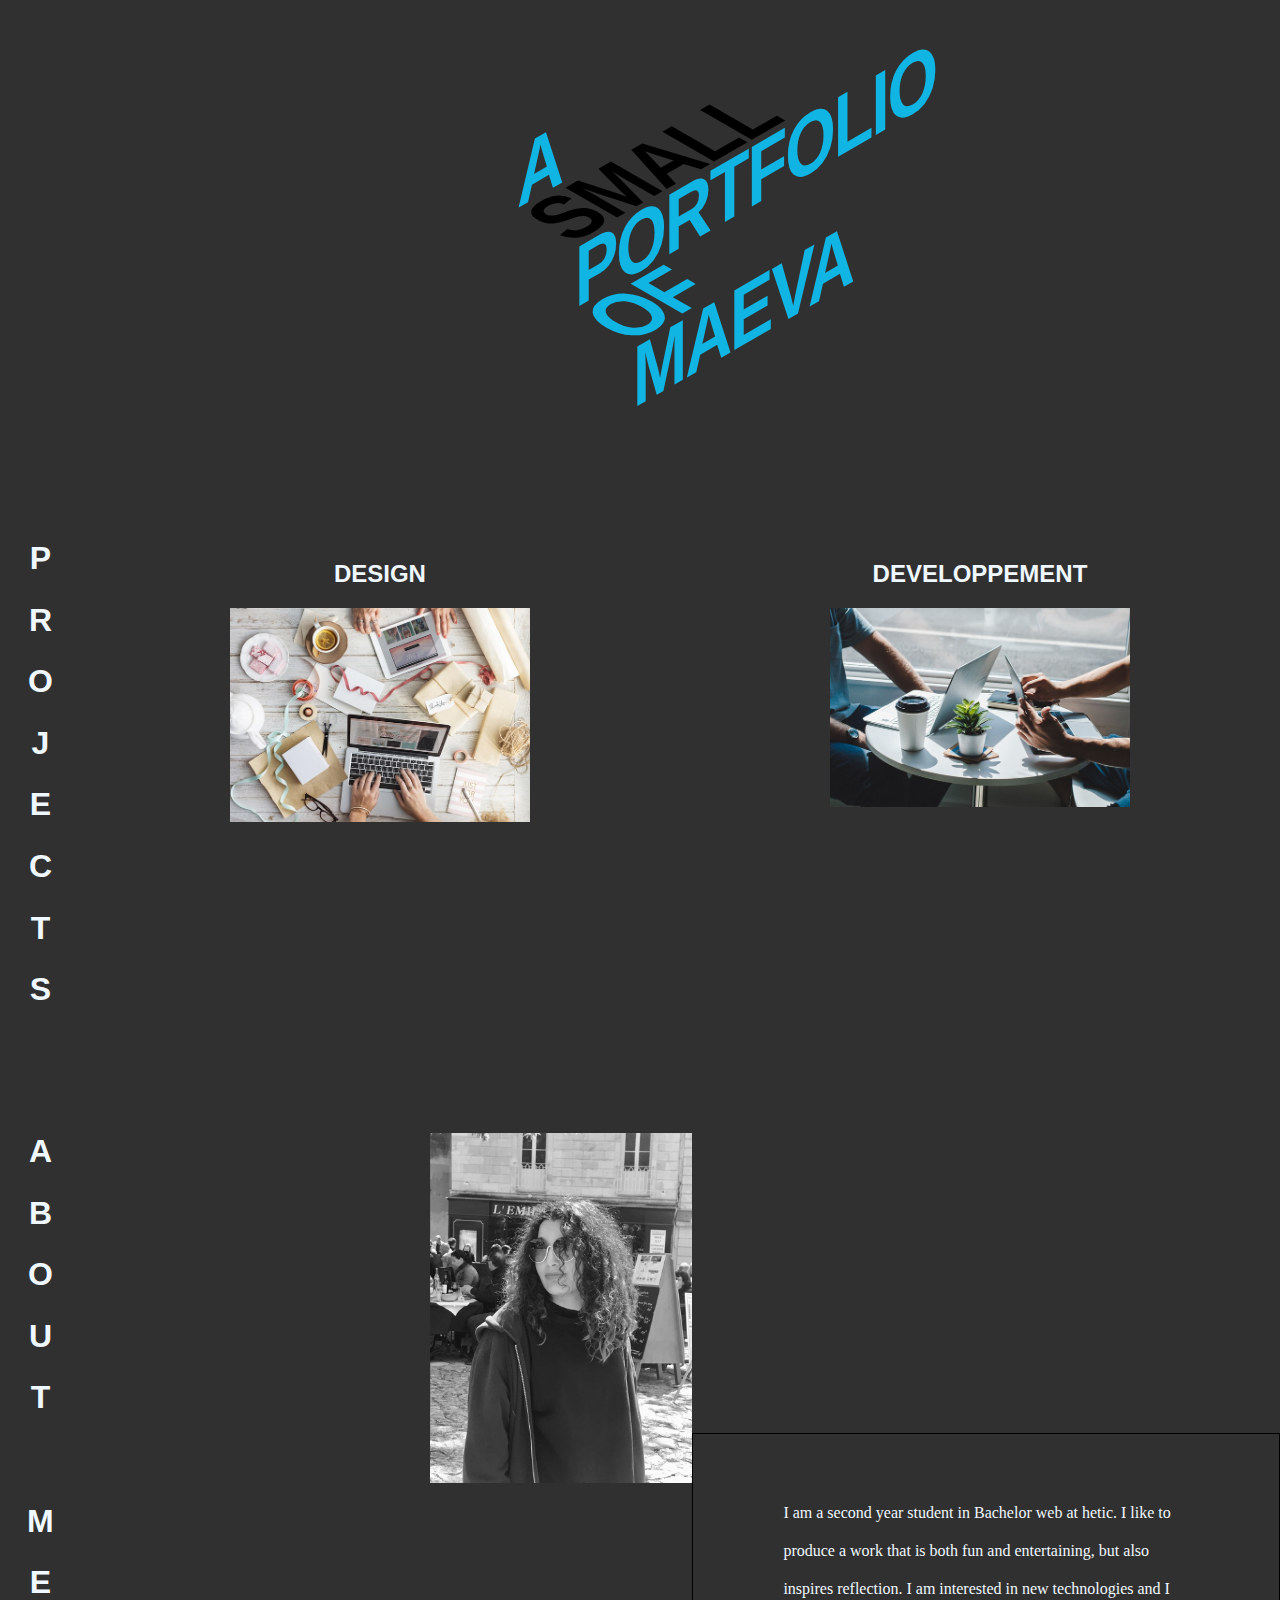
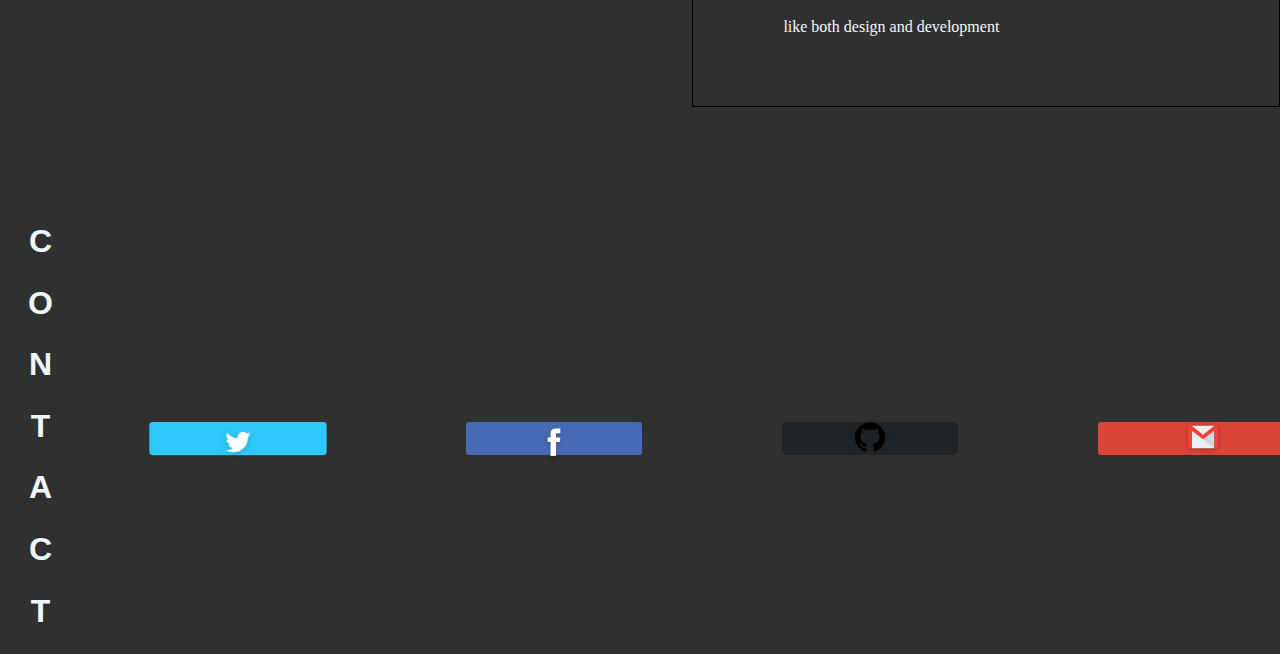
==== index.html @ 49687499 "first commit" ====
<!DOCTYPE html>
<html lang="fr">
<head>
  <meta charset="UTF-8">
  <meta name="viewport" content="width=device-width, initial-scale=1.0">
  <meta http-equiv="X-UA-Compatible" content="ie=edge">
  <link rel="stylesheet" href="reset.css">
  <link rel="stylesheet" href="main.css">
  <link href="https://fonts.googleapis.com/css?family=Roboto+Condensed&display=swap" rel="stylesheet">
  <title>Maeva BENZINA</title>
</head>
<body>
  <section class="prenium">
    <div class="perspective-text">
      <div class="perspective-line">
        <p></p>
        <p>A</p>
      </div>
      <div class="perspective-line">
        <p>A</p>
        <p>SMALL</p>
      </div> 
      <div class="perspective-line">
        <p>SMALL</p>
        <p>PORTFOLIO</p>
      </div>
      <div class="perspective-line">
        <p>PORTFOLIO</p>
        <p>OF</p>
      </div>
      <div class="perspective-line">
        <p>OF</p>
        <p>MAEVA</p>
      </div>
      <div class="perspective-line">
        <p>maeva</p>
        <p></p>
      </div>
    </div>
  </section>
  <section class="first"> 
    <h1>PROJECTS</h1>
    <div class="projects">
      <div class="design">
        <h2>DESIGN</h2>
        <a href="design.html"><img src="images/design.jpg" alt=""></a>
      </div>
      <div class="developpement">
        <h2>DEVELOPPEMENT</h2>
          <a href="developpement.html"><img src="images/dev.jpg" alt=""></a>
      </div>
    </div>
  </section>
  <section class="second"> 
    <h1>ABOUT ME</h1>
   <img src="images/photo.jpg" alt="">
    <p>I am a second year student in Bachelor web at hetic. I like to produce a work that is both fun and entertaining, but also inspires reflection. I am interested in new technologies and I like both design and development</p>
  </div>
</section>
<section class="fourth">
  <h1>CONTACT</h1>
  <div class="section-social">
    <div class="twitter social-button">
      <div>
        <a href="https://twitter.com/maeva_bnz" class="twitter-follow-button" data-size="large" data-show-count="false">Follow @maevabnz</a><script async src="https://platform.twitter.com/widgets.js" charset="utf-8"></script>
      </div>
      <div class="cover">
        <div class="inner">
          <svg id="Logo_FIXED" data-name="Logo — FIXED" xmlns="http://www.w3.org/2000/svg" viewBox="0 0 400 400"><defs><style>.cls-1{fill:none;}.cls-2{fill:#ffffff;}</style></defs><title>Twitter_Logo_Blue</title><rect class="cls-1" width="400" height="400"/><path class="cls-2" d="M153.62,301.59c94.34,0,145.94-78.16,145.94-145.94,0-2.22,0-4.43-.15-6.63A104.36,104.36,0,0,0,325,122.47a102.38,102.38,0,0,1-29.46,8.07,51.47,51.47,0,0,0,22.55-28.37,102.79,102.79,0,0,1-32.57,12.45,51.34,51.34,0,0,0-87.41,46.78A145.62,145.62,0,0,1,92.4,107.81a51.33,51.33,0,0,0,15.88,68.47A50.91,50.91,0,0,1,85,169.86c0,.21,0,.43,0,.65a51.31,51.31,0,0,0,41.15,50.28,51.21,51.21,0,0,1-23.16.88,51.35,51.35,0,0,0,47.92,35.62,102.92,102.92,0,0,1-63.7,22A104.41,104.41,0,0,1,75,278.55a145.21,145.21,0,0,0,78.62,23"/></svg>
        </div>
        <div class="edge"></div>
        <div class="outer"><svg id="Logo_FIXED" data-name="Logo — FIXED" xmlns="http://www.w3.org/2000/svg" viewBox="0 0 400 400"><defs><style>.cls-1{fill:none;}.cls-2{fill: #ffffff;}</style></defs><title>Twitter_Logo_Blue</title><rect class="cls-1" width="400" height="400"/><path class="cls-2" d="M153.62,301.59c94.34,0,145.94-78.16,145.94-145.94,0-2.22,0-4.43-.15-6.63A104.36,104.36,0,0,0,325,122.47a102.38,102.38,0,0,1-29.46,8.07,51.47,51.47,0,0,0,22.55-28.37,102.79,102.79,0,0,1-32.57,12.45,51.34,51.34,0,0,0-87.41,46.78A145.62,145.62,0,0,1,92.4,107.81a51.33,51.33,0,0,0,15.88,68.47A50.91,50.91,0,0,1,85,169.86c0,.21,0,.43,0,.65a51.31,51.31,0,0,0,41.15,50.28,51.21,51.21,0,0,1-23.16.88,51.35,51.35,0,0,0,47.92,35.62,102.92,102.92,0,0,1-63.7,22A104.41,104.41,0,0,1,75,278.55a145.21,145.21,0,0,0,78.62,23"/></svg></div>
      </div>
      <div class="shadow"></div>
    </div>
    <div class="facebook social-button">
      <div>
        <a href="https://www.facebook.com/maeva.benzina" class="facebook-add" target="_blank"><svg viewbox="0 0 512 512" class="facebook-logo">
          <path fill="#3b5998" d="M211.9 197.4h-36.7v59.9h36.7V433.1h70.5V256.5h49.2l5.2-59.1h-54.4c0 0 0-22.1 0-33.7 0-13.9 2.8-19.5 16.3-19.5 10.9 0 38.2 0 38.2 0V82.9c0 0-40.2 0-48.8 0 -52.5 0-76.1 23.1-76.1 67.3C211.9 188.8 211.9 197.4 211.9 197.4z"></path>
        </svg> Ajouter</a>
      </div>
      <div class="cover">
        <div class="inner">
          <svg viewbox="0 0 512 512">
            <path fill="white" d="M211.9 197.4h-36.7v59.9h36.7V433.1h70.5V256.5h49.2l5.2-59.1h-54.4c0 0 0-22.1 0-33.7 0-13.9 2.8-19.5 16.3-19.5 10.9 0 38.2 0 38.2 0V82.9c0 0-40.2 0-48.8 0 -52.5 0-76.1 23.1-76.1 67.3C211.9 188.8 211.9 197.4 211.9 197.4z"></path>
          </svg> 
        </div>
        <div class="edge"></div>
        <div class="outer">
          <svg viewbox="0 0 512 512">
            <path fill="white" d="M211.9 197.4h-36.7v59.9h36.7V433.1h70.5V256.5h49.2l5.2-59.1h-54.4c0 0 0-22.1 0-33.7 0-13.9 2.8-19.5 16.3-19.5 10.9 0 38.2 0 38.2 0V82.9c0 0-40.2 0-48.8 0 -52.5 0-76.1 23.1-76.1 67.3C211.9 188.8 211.9 197.4 211.9 197.4z"></path>
          </svg>
        </div>
      </div>
      <div class="shadow"></div>
    </div>
    <div class="github social-button">
      <div>
        <a href="https://github.com/Maevabzn" class="github-follow" target="_blank">                   
          Follow</a>
        </div>
        <div class="cover">
          <div class="inner">
            <svg version="1.1" id="Capa_1" xmlns="http://www.w3.org/2000/svg" xmlns:xlink="http://www.w3.org/1999/xlink" x="0px" y="0px"
            width="438.549px" height="438.549px" viewBox="0 0 438.549 438.549" style="enable-background:new 0 0 438.549 438.549;"
            xml:space="preserve">
            <g>
              <path d="M409.132,114.573c-19.608-33.596-46.205-60.194-79.798-79.8C295.736,15.166,259.057,5.365,219.271,5.365
              c-39.781,0-76.472,9.804-110.063,29.408c-33.596,19.605-60.192,46.204-79.8,79.8C9.803,148.168,0,184.854,0,224.63
              c0,47.78,13.94,90.745,41.827,128.906c27.884,38.164,63.906,64.572,108.063,79.227c5.14,0.954,8.945,0.283,11.419-1.996
              c2.475-2.282,3.711-5.14,3.711-8.562c0-0.571-0.049-5.708-0.144-15.417c-0.098-9.709-0.144-18.179-0.144-25.406l-6.567,1.136
              c-4.187,0.767-9.469,1.092-15.846,1c-6.374-0.089-12.991-0.757-19.842-1.999c-6.854-1.231-13.229-4.086-19.13-8.559
              c-5.898-4.473-10.085-10.328-12.56-17.556l-2.855-6.57c-1.903-4.374-4.899-9.233-8.992-14.559
              c-4.093-5.331-8.232-8.945-12.419-10.848l-1.999-1.431c-1.332-0.951-2.568-2.098-3.711-3.429c-1.142-1.331-1.997-2.663-2.568-3.997
              c-0.572-1.335-0.098-2.43,1.427-3.289c1.525-0.859,4.281-1.276,8.28-1.276l5.708,0.853c3.807,0.763,8.516,3.042,14.133,6.851
              c5.614,3.806,10.229,8.754,13.846,14.842c4.38,7.806,9.657,13.754,15.846,17.847c6.184,4.093,12.419,6.136,18.699,6.136
              c6.28,0,11.704-0.476,16.274-1.423c4.565-0.952,8.848-2.383,12.847-4.285c1.713-12.758,6.377-22.559,13.988-29.41
              c-10.848-1.14-20.601-2.857-29.264-5.14c-8.658-2.286-17.605-5.996-26.835-11.14c-9.235-5.137-16.896-11.516-22.985-19.126
              c-6.09-7.614-11.088-17.61-14.987-29.979c-3.901-12.374-5.852-26.648-5.852-42.826c0-23.035,7.52-42.637,22.557-58.817
              c-7.044-17.318-6.379-36.732,1.997-58.24c5.52-1.715,13.706-0.428,24.554,3.853c10.85,4.283,18.794,7.952,23.84,10.994
              c5.046,3.041,9.089,5.618,12.135,7.708c17.705-4.947,35.976-7.421,54.818-7.421s37.117,2.474,54.823,7.421l10.849-6.849
              c7.419-4.57,16.18-8.758,26.262-12.565c10.088-3.805,17.802-4.853,23.134-3.138c8.562,21.509,9.325,40.922,2.279,58.24
              c15.036,16.18,22.559,35.787,22.559,58.817c0,16.178-1.958,30.497-5.853,42.966c-3.9,12.471-8.941,22.457-15.125,29.979
              c-6.191,7.521-13.901,13.85-23.131,18.986c-9.232,5.14-18.182,8.85-26.84,11.136c-8.662,2.286-18.415,4.004-29.263,5.146
              c9.894,8.562,14.842,22.077,14.842,40.539v60.237c0,3.422,1.19,6.279,3.572,8.562c2.379,2.279,6.136,2.95,11.276,1.995
              c44.163-14.653,80.185-41.062,108.068-79.226c27.88-38.161,41.825-81.126,41.825-128.906
              C438.536,184.851,428.728,148.168,409.132,114.573z"/>
            </g>
            <g>
            </g>
            <g>
            </g>
            <g>
            </g>
            <g>
            </g>
            <g>
            </g>
            <g>
            </g>
            <g>
            </g>
            <g>
            </g>
            <g>
            </g>
            <g>
            </g>
            <g>
            </g>
            <g>
            </g>
            <g>
            </g>
            <g>
            </g>
            <g>
            </g>
          </svg>
          
        </div>
        <div class="edge"></div>
        <div class="outer">
          <svg version="1.1" id="Capa_1" xmlns="http://www.w3.org/2000/svg" xmlns:xlink="http://www.w3.org/1999/xlink" x="0px" y="0px"
          width="438.549px" height="438.549px" viewBox="0 0 438.549 438.549" style="enable-background:new 0 0 438.549 438.549;"
          xml:space="preserve">
          <g>
            <path d="M409.132,114.573c-19.608-33.596-46.205-60.194-79.798-79.8C295.736,15.166,259.057,5.365,219.271,5.365
            c-39.781,0-76.472,9.804-110.063,29.408c-33.596,19.605-60.192,46.204-79.8,79.8C9.803,148.168,0,184.854,0,224.63
            c0,47.78,13.94,90.745,41.827,128.906c27.884,38.164,63.906,64.572,108.063,79.227c5.14,0.954,8.945,0.283,11.419-1.996
            c2.475-2.282,3.711-5.14,3.711-8.562c0-0.571-0.049-5.708-0.144-15.417c-0.098-9.709-0.144-18.179-0.144-25.406l-6.567,1.136
            c-4.187,0.767-9.469,1.092-15.846,1c-6.374-0.089-12.991-0.757-19.842-1.999c-6.854-1.231-13.229-4.086-19.13-8.559
            c-5.898-4.473-10.085-10.328-12.56-17.556l-2.855-6.57c-1.903-4.374-4.899-9.233-8.992-14.559
            c-4.093-5.331-8.232-8.945-12.419-10.848l-1.999-1.431c-1.332-0.951-2.568-2.098-3.711-3.429c-1.142-1.331-1.997-2.663-2.568-3.997
            c-0.572-1.335-0.098-2.43,1.427-3.289c1.525-0.859,4.281-1.276,8.28-1.276l5.708,0.853c3.807,0.763,8.516,3.042,14.133,6.851
            c5.614,3.806,10.229,8.754,13.846,14.842c4.38,7.806,9.657,13.754,15.846,17.847c6.184,4.093,12.419,6.136,18.699,6.136
            c6.28,0,11.704-0.476,16.274-1.423c4.565-0.952,8.848-2.383,12.847-4.285c1.713-12.758,6.377-22.559,13.988-29.41
            c-10.848-1.14-20.601-2.857-29.264-5.14c-8.658-2.286-17.605-5.996-26.835-11.14c-9.235-5.137-16.896-11.516-22.985-19.126
            c-6.09-7.614-11.088-17.61-14.987-29.979c-3.901-12.374-5.852-26.648-5.852-42.826c0-23.035,7.52-42.637,22.557-58.817
            c-7.044-17.318-6.379-36.732,1.997-58.24c5.52-1.715,13.706-0.428,24.554,3.853c10.85,4.283,18.794,7.952,23.84,10.994
            c5.046,3.041,9.089,5.618,12.135,7.708c17.705-4.947,35.976-7.421,54.818-7.421s37.117,2.474,54.823,7.421l10.849-6.849
            c7.419-4.57,16.18-8.758,26.262-12.565c10.088-3.805,17.802-4.853,23.134-3.138c8.562,21.509,9.325,40.922,2.279,58.24
            c15.036,16.18,22.559,35.787,22.559,58.817c0,16.178-1.958,30.497-5.853,42.966c-3.9,12.471-8.941,22.457-15.125,29.979
            c-6.191,7.521-13.901,13.85-23.131,18.986c-9.232,5.14-18.182,8.85-26.84,11.136c-8.662,2.286-18.415,4.004-29.263,5.146
            c9.894,8.562,14.842,22.077,14.842,40.539v60.237c0,3.422,1.19,6.279,3.572,8.562c2.379,2.279,6.136,2.95,11.276,1.995
            c44.163-14.653,80.185-41.062,108.068-79.226c27.88-38.161,41.825-81.126,41.825-128.906
            C438.536,184.851,428.728,148.168,409.132,114.573z"/>
          </g>
          <g>
          </g>
          <g>
          </g>
          <g>
          </g>
          <g>
          </g>
          <g>
          </g>
          <g>
          </g>
          <g>
          </g>
          <g>
          </g>
          <g>
          </g>
          <g>
          </g>
          <g>
          </g>
          <g>
          </g>
          <g>
          </g>
          <g>
          </g>
          <g>
          </g>
        </svg>
        
      </div>
    </div>
    <div class="shadow"></div>
    </div>
    <div class="gmail social-button">
        <div class="gmail-send">
            <A HREF="mailto:maeva.benzina@gmail.com">maeva.benzina@gmail.com</A>
        </div>
        <div class="cover">
          <div class="inner">
              <svg version="1.1" id="Capa_1" xmlns="http://www.w3.org/2000/svg" xmlns:xlink="http://www.w3.org/1999/xlink" x="0px" y="0px"
              viewBox="0 0 512 512" style="enable-background:new 0 0 512 512;" xml:space="preserve">
           <rect x="64" y="64" style="fill:#ECEFF1;" width="384" height="384"/>
           <polygon style="fill:#CFD8DC;" points="256,296.384 448,448 448,148.672 "/>
           <path style="fill:#F44336;" d="M464,64h-16L256,215.616L64,64H48C21.504,64,0,85.504,0,112v288c0,26.496,21.504,48,48,48h16V148.672
             l192,147.68L448,148.64V448h16c26.496,0,48-21.504,48-48V112C512,85.504,490.496,64,464,64z"/>
           <g>
           </g>
           <g>
           </g>
           <g>
           </g>
           <g>
           </g>
           <g>
           </g>
           <g>
           </g>
           <g>
           </g>
           <g>
           </g>
           <g>
           </g>
           <g>
           </g>
           <g>
           </g>
           <g>
           </g>
           <g>
           </g>
           <g>
           </g>
           <g>
           </g>
           </svg>
           
          </div>
          <div class="edge"></div>
          <div class="outer"> <svg version="1.1" id="Capa_1" xmlns="http://www.w3.org/2000/svg" xmlns:xlink="http://www.w3.org/1999/xlink" x="0px" y="0px"
            viewBox="0 0 512 512" style="enable-background:new 0 0 512 512;" xml:space="preserve">
         <rect x="64" y="64" style="fill:#ECEFF1;" width="384" height="384"/>
         <polygon style="fill:#CFD8DC;" points="256,296.384 448,448 448,148.672 "/>
         <path style="fill:#F44336;" d="M464,64h-16L256,215.616L64,64H48C21.504,64,0,85.504,0,112v288c0,26.496,21.504,48,48,48h16V148.672
           l192,147.68L448,148.64V448h16c26.496,0,48-21.504,48-48V112C512,85.504,490.496,64,464,64z"/>
         <g>
         </g>
         <g>
         </g>
         <g>
         </g>
         <g>
         </g>
         <g>
         </g>
         <g>
         </g>
         <g>
         </g>
         <g>
         </g>
         <g>
         </g>
         <g>
         </g>
         <g>
         </g>
         <g>
         </g>
         <g>
         </g>
         <g>
         </g>
         <g>
         </g>
         </svg>
         
          </div>
        </div>
        <div class="shadow"></div>
      </div>
  </div>
</section>
</body>
</html>
---- main.css ----
body{
  background-color: #303030;
  color: aliceblue;
}
ul{
  display: flex;
  justify-content: flex-end;
}
li{
  margin-left: 50px;
  margin-right: 50px;
  color: white;
  transform: none;
}
li:hover{
  color:#11B5E4;
  font-weight: 900;
}
.active{
    color:#11B5E4;
    font-weight: 900;
}
.projects{
  display: flex;
  justify-content: center;
  text-align: center;
}
.design img:hover{
  border: #11B5E4 solid 5px;
}
.developpement img:hover{
  border: #11B5E4 solid 5px;
}
.projects img{
  width: 50%;
}
h1{
  writing-mode: vertical-rl;
  text-orientation: upright;
  letter-spacing: 0.8em;
  font-weight: 900;
}
.first{
  display: flex;
  margin-bottom: 100px;
}
.first h2{
  font-weight: 900;
}
.second{
  display:flex;
}
.second img {
  height:350px;
  margin-left: 350px;
}
.second p{
border: 0.5px solid #000000;
margin-top:300px;
width: 700px;
padding: 60px 90px 60px 90px;
font-family: roboto;
line-height: 38px;
}
.prenium{
  display:flex;
  justify-content: center;
  overflow: hidden;
  height:60vh;
}
.perspective-text{
  color:#11B5E4;
  font-family: Arial, Helvetica, sans-serif;
  font-size: 65px;
  
  font-weight: bolder;
  letter-spacing: -2px;
  text-transform: uppercase;
}
.perspective-line{
  height: 50px ;
  overflow: hidden;
  position: relative;
}
.perspective-text p{
  margin: 0;
  height: 50px;
  line-height: 50px;
  font-weight: 900;
  transition: all 0.5s ease-in-out
}
.perspective-line:nth-child(odd){
  transform: skew(60deg, -30deg) scaleY(0.667);
}
.perspective-line:nth-child(even){
  transform: skew(0deg, -30deg) scaleY(1.333);
}
.perspective-text:hover p{
transform: translate(0,-50px);
}
.perspective-line:nth-child(1){
  left: 29px;
}
.perspective-line:nth-child(2){
  left: 58px;
}
.perspective-line:nth-child(3){
  left: 87px;
  color: black;
}
.perspective-line:nth-child(4){
  left: 116px;
}
.perspective-line:nth-child(5){
  left: 145px;
}
.perspective-line:nth-child(6){
  left: 174px;
}
.fourth{
  margin-top:100px;
  display: flex;

}
.button{
  display: flex;
  align-items: center;
  justify-content: center;

}
.social-button{
  min-width: 11rem;
  display: flex;
  justify-content: center;
  height: 2.1rem;
  padding: 0.375rem 0.375rem 0;
  background: #eee;
  border-radius:0.25rem;
  box-shadow: inset 0 1px 2px rgb(0, 0, 0,3);
  perspective: 30rem;
  margin-right: 70px;
  margin-left: 70px;
}
.cover{
  transform-origin: center bottom;
  transform-style: preserve-3d;
  text-align: center;
  z-index: 99;
}
.cover,.cover>*{
  position: absolute;
  top: 0;
  left: 0;
  width: 100%;
  height: 100%;
}
.cover svg{
  width: 40px;
  height: 40px;
  filter: drop-shadow(0 1px 2px rgb(0,0,0,0.25));
}
.inner,.outer {
  border-radius: 0.25rem;
  background-image: linear-gradient(top, transparent 0%,rgba(0,0,0,0.1)100%);
}
.twitter .inner{
  background-color: #67e2fe;
}
.twitter .outer{
  background-color: #2ec8fa;
  transform:translateZ(0.25rem); 
}
.twitter .edge{
  background-color: #20c7f3;

  top: 0.25rem;
  height: 0.25rem;
  transform: rotateX(90deg);
  transform-origin: center top;
}
.social-button:hover .cover{
  transform: rotateX(-120deg);
}
.social-button, .social-button div{
  transition-duration: 0.7s;
  transition-timing-function: ease;
}
.shadow{
  position: absolute;
  top:100%;
  left: 0;
  width: 100%;
  height: 3.2rem;
  border-radius: 0.5rem;
  opacity: 0;
  background-image: linear-gradient(to bottom, rgba(0,0,0,0.3)0%,transparent 100%);
  transform:rotateX(90deg);
  transform-origin: center top;
}
.social-button:hover .shadow{
  transform:rotateX(45deg) scale(0.95); 
  opacity: 1;
}
.facebook .inner {
  background-color: #3b5998;
}
.facebook .outer {
  background-color: #476ab4;
  
}
.facebook .edge {
  background-color: #2f477c;
  top: 0.25rem;
  height: 0.25rem;
  transform: rotateX(90deg);
  transform-origin: center top;
}
.facebook-add{
  text-decoration: none;
  color: #3b5998;
}
.facebook-logo{
  width:22px
}
.github .inner {
  background-color: #1d1f22;
}
.github .outer {
  background-color: #202427;
  
}
.github .edge {
  background-color: #1b1f23;
  top: 0.25rem;
  height: 0.25rem;
  transform: rotateX(90deg);
  transform-origin: center top;
}
.github .cover svg{
  height: 30px;
}
.github-follow{
  text-decoration: none;
  color: #1b1f23;
}
.github-logo{
  width:22px
}
.section-social{
  display: flex;
  justify-content: center;
  align-items: center;
}
.gmail .inner {
  background-color: #d23f31;
}
.gmail .outer {
  background-color: #db4437;
  
}
.gmail .edge {
  background-color: #db4437;
  top: 0.25rem;
  height: 0.25rem;
  transform: rotateX(90deg);
  transform-origin: center top;
}
.gmail .cover svg{
  height: 30px;
}
.gmail-follow{
  text-decoration: none;
  color: #1b1f23;
}
.gmail-logo{
  width:22px
}
.gmail-send{
  text-decoration: none;
  color: #db4437;
}
.title-design{
  font-size:50px;
  letter-spacing: 0.8em;
}
.design-container{
  display: flex;
}
.container{
height: 750px;
width: 500px;
border:solid 1px white;
}
h4{
  margin-left: 30px;
  font-size: 30px;
}
.projects-design-first{
  background-image: url("images/Zenphone\ 6\ edition\ 30_2880x1035.jpg");
  background-size:contain;
  background-attachment: fixed; 
  background-repeat: no-repeat;
}
.projects-design-second{
  background-image: url("images/ROG-PHONE-II_2880x1035.jpg");
  background-size:cover;
  background-attachment: fixed; 
}
.projects-design-third{
  background-image: url("images/Zenbook\ Pro\ Duo\ 2880x1035.jpg");
  background-size:cover;
  background-attachment: fixed; 
}
.projects-design-fourth{
  background-image: url("images/design.jpg");
  background-size:cover;
  background-attachment: fixed; 
}
.projects-design-fifth{
  background-image: url("images/design.jpg");
  background-size:cover;
  background-attachment: fixed; 
}
.projects-container{
  display: flex;
}
.second-container{
  display: flex;
  justify-content: center;
  align-items: center;
}
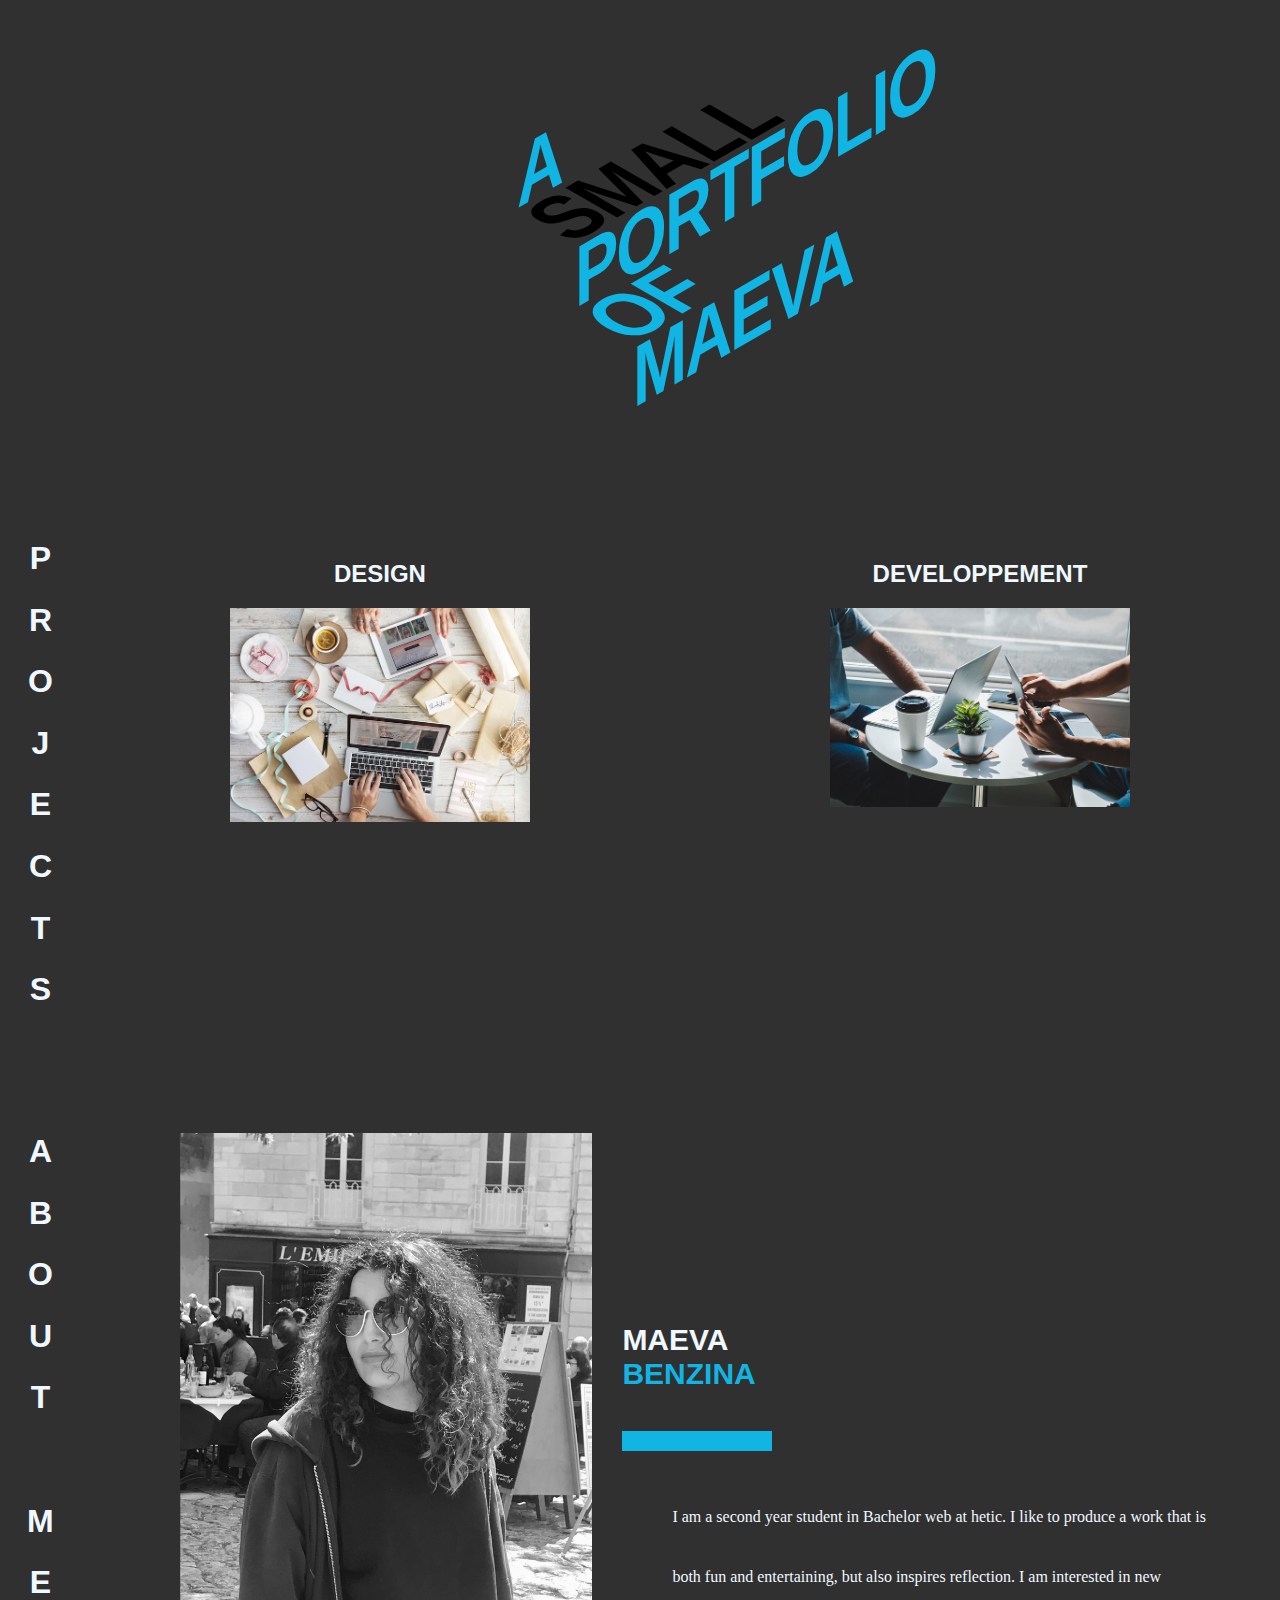
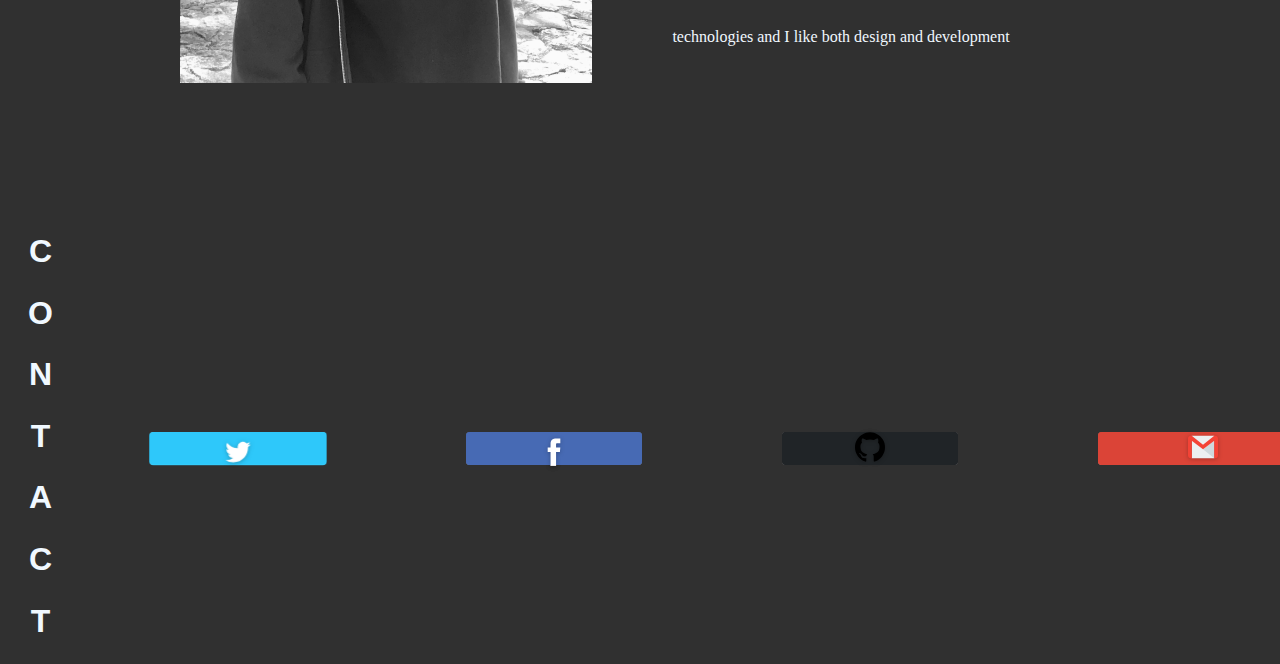
==== commit 8c272e56: "second commit" ====
--- a/index.html
+++ b/index.html
@@ -54,6 +54,9 @@
   <section class="second"> 
     <h1>ABOUT ME</h1>
    <img src="images/photo.jpg" alt="">
+   <div>
+   <h4>MAEVA <br> <span> BENZINA </span></h4>
+   <hr>
     <p>I am a second year student in Bachelor web at hetic. I like to produce a work that is both fun and entertaining, but also inspires reflection. I am interested in new technologies and I like both design and development</p>
   </div>
 </section>
--- a/main.css
+++ b/main.css
@@ -6,20 +6,22 @@
 ul{
   display: flex;
   justify-content: flex-end;
+  text-decoration: none;
 }
 li{
   margin-left: 50px;
   margin-right: 50px;
   color: white;
   transform: none;
+  text-decoration: none;
 }
 li:hover{
   color:#11B5E4;
   font-weight: 900;
 }
 .active{
-    color:#11B5E4;
-    font-weight: 900;
+  color:#11B5E4;
+  font-weight: 900;
 }
 .projects{
   display: flex;
@@ -52,16 +54,30 @@
   display:flex;
 }
 .second img {
-  height:350px;
-  margin-left: 350px;
+  height: 550px;
+  margin-left: 100px;
+}
+.second h4{
+  margin-top:190px;
 }
 .second p{
-border: 0.5px solid #000000;
-margin-top:300px;
-width: 700px;
-padding: 60px 90px 60px 90px;
-font-family: roboto;
-line-height: 38px;
+  width: 700px;
+  padding: 20px 80px 50px 80px;
+  font-family: roboto;
+  line-height: 60px;
+  font-weight: 500;
+}
+.second hr{
+  border:none;
+  height:20px;
+  width:150px ;
+  margin: 0;
+  margin-left: 30px;
+  background-color:#11B5E4  ;
+  text-decoration: none;
+}
+.second span{
+  color: #11B5E4;
 }
 .prenium{
   display:flex;
@@ -97,7 +113,7 @@
   transform: skew(0deg, -30deg) scaleY(1.333);
 }
 .perspective-text:hover p{
-transform: translate(0,-50px);
+  transform: translate(0,-50px);
 }
 .perspective-line:nth-child(1){
   left: 29px;
@@ -121,13 +137,13 @@
 .fourth{
   margin-top:100px;
   display: flex;
-
+  
 }
 .button{
   display: flex;
   align-items: center;
   justify-content: center;
-
+  
 }
 .social-button{
   min-width: 11rem;
@@ -173,7 +189,7 @@
 }
 .twitter .edge{
   background-color: #20c7f3;
-
+  
   top: 0.25rem;
   height: 0.25rem;
   transform: rotateX(90deg);
@@ -288,16 +304,16 @@
   display: flex;
 }
 .container{
-height: 750px;
-width: 500px;
-border:solid 1px white;
+  height: 750px;
+  width: 500px;
+  border:solid 1px white;
 }
 h4{
   margin-left: 30px;
   font-size: 30px;
 }
 .projects-design-first{
-  background-image: url("images/Zenphone\ 6\ edition\ 30_2880x1035.jpg");
+  background-image: url("images/zenphone6.png");
   background-size:contain;
   background-attachment: fixed; 
   background-repeat: no-repeat;
@@ -308,9 +324,7 @@
   background-attachment: fixed; 
 }
 .projects-design-third{
-  background-image: url("images/Zenbook\ Pro\ Duo\ 2880x1035.jpg");
-  background-size:cover;
-  background-attachment: fixed; 
+  background-image: url("images/zenbookpro.jpg");
 }
 .projects-design-fourth{
   background-image: url("images/design.jpg");
@@ -329,4 +343,87 @@
   display: flex;
   justify-content: center;
   align-items: center;
-}+}
+.Developpement-container{
+  display: flex;
+}
+.container-developpement-projects{
+  display: inline;
+}
+.containers{
+  height: 260px;
+  width: 90vw;
+  border:solid 1px white;
+  display: flex;
+}
+button{
+  border-radius: 6px;
+  background-color: #11B5E4;
+  text-decoration: none;
+  border: none;
+  color: white;
+  padding: 6px 12px;
+  font-size: 15px;
+}
+.projects-developpement-first img{
+  width: 23.5%;
+}
+.projects-developpement-second img{
+  width: 23.5%;
+}
+.projects-developpement-third img{
+  width: 23.5%;
+}
+.projects-developpement-fourth img{
+  width: 23.5%;
+}
+.projects-developpement-fifth img{
+  width: 23.5%;
+}
+.projects-developpement-first{
+  display: flex;
+}
+.nissin-projects{
+  display: inline;
+  margin-left: 40px;
+}
+.title-developpement{
+  font-size:45px;
+  letter-spacing: 0.8em;
+}
+a{
+  text-decoration: none;
+}
+.skills h3{
+  font-size: 30px;
+  font-weight: 900;
+  margin-left: 100px;
+}
+.skills svg{
+  margin-left: 100px;
+  width: 5%;
+}
+.logo-skills{
+  display: flex;
+  justify-content: center;
+  align-items: center;
+}
+.passion h3{
+  font-size: 30px;
+  font-weight: 900;
+  margin-left: 100px;
+}
+.passion svg{
+  margin-left: 100px;
+  width: 5%;
+}
+.passion div{
+  display: flex;
+}
+.passion p{
+  width: 700px;
+  padding: 20px 80px 50px 80px;
+  font-family: roboto;
+  line-height: 60px;
+  font-weight: 500;
+}
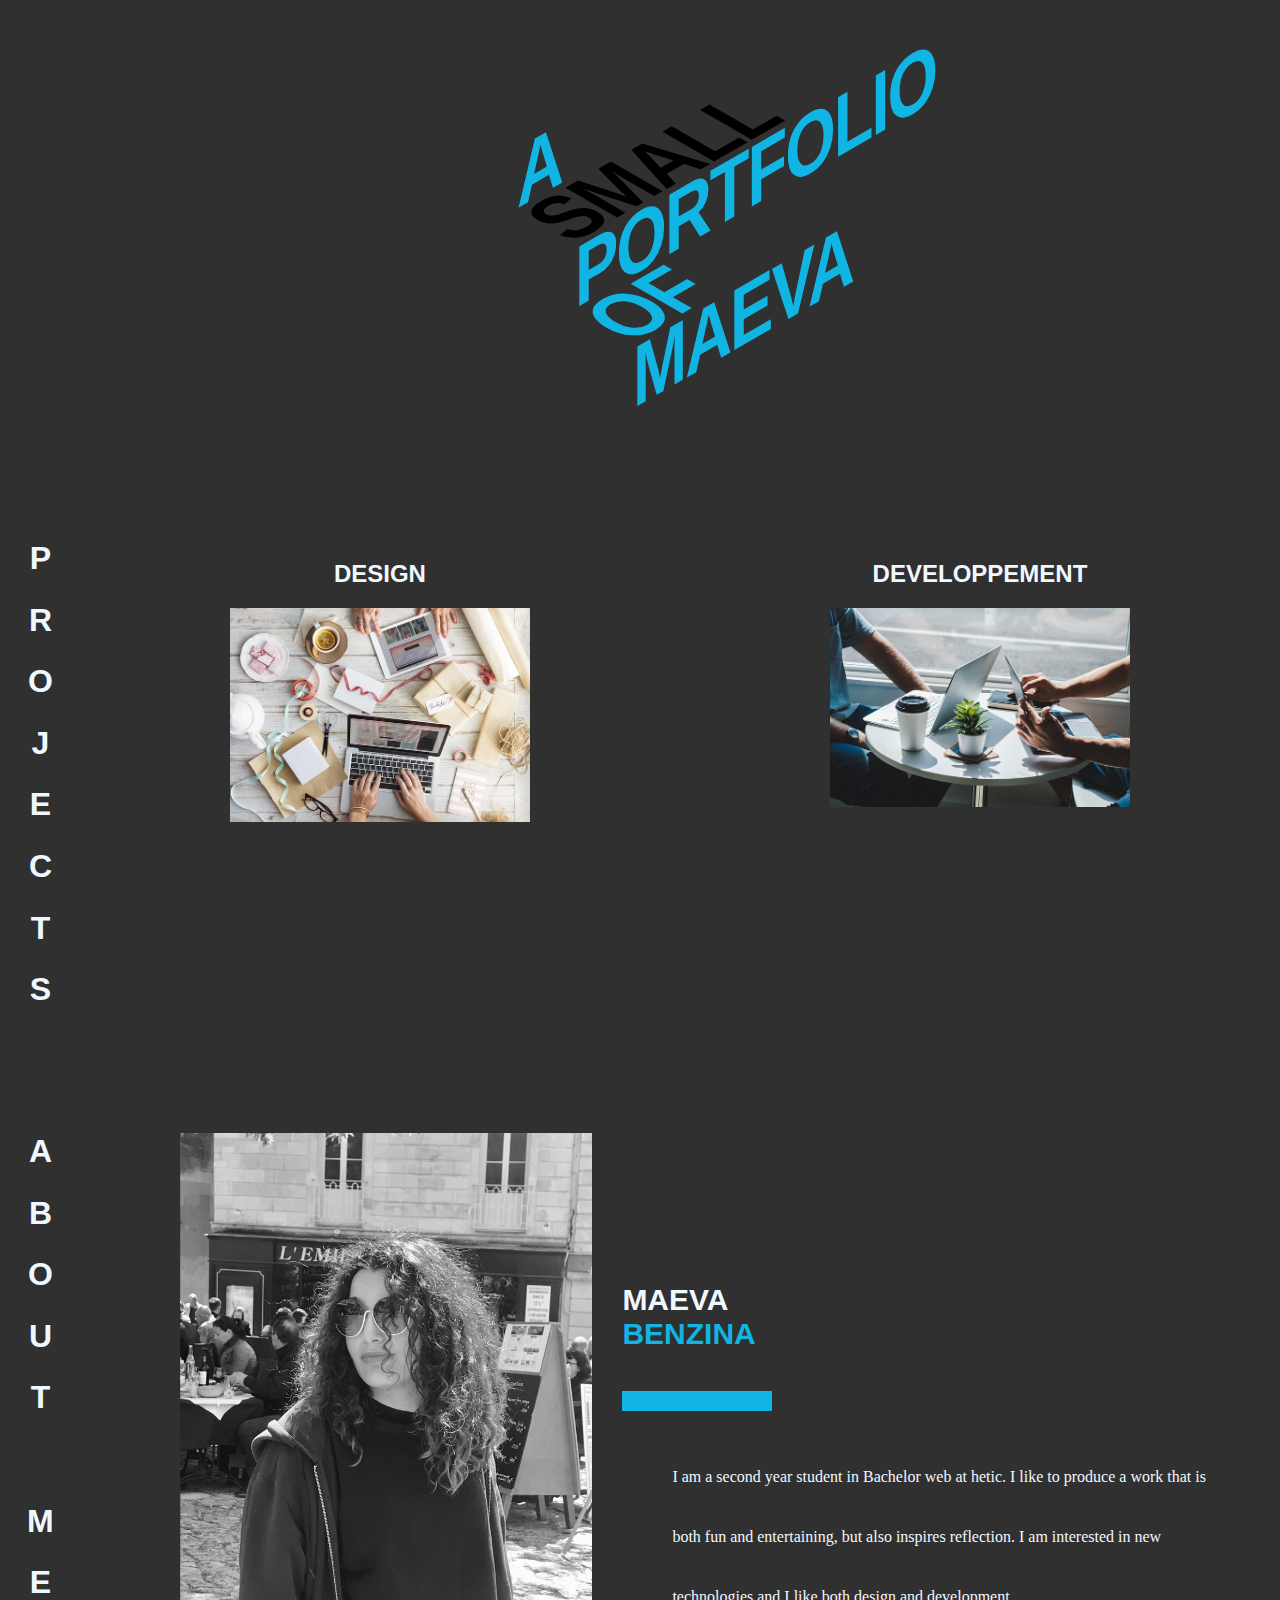
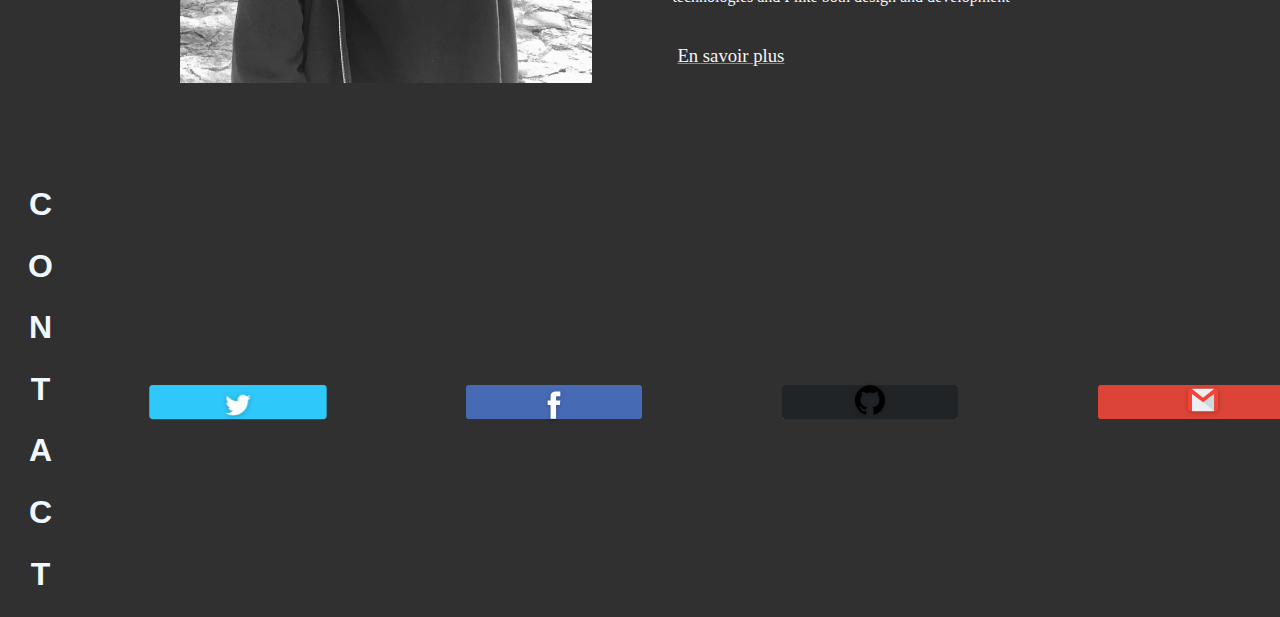
==== commit ed8ced42: "third commit" ====
--- a/index.html
+++ b/index.html
@@ -7,6 +7,7 @@
   <link rel="stylesheet" href="reset.css">
   <link rel="stylesheet" href="main.css">
   <link href="https://fonts.googleapis.com/css?family=Roboto+Condensed&display=swap" rel="stylesheet">
+  <link rel="shortcut icon" type="image/x-icon" href="images/logo-miniature.png"/>
   <title>Maeva BENZINA</title>
 </head>
 <body>
@@ -58,6 +59,7 @@
    <h4>MAEVA <br> <span> BENZINA </span></h4>
    <hr>
     <p>I am a second year student in Bachelor web at hetic. I like to produce a work that is both fun and entertaining, but also inspires reflection. I am interested in new technologies and I like both design and development</p>
+    <a href="about.html"><h3>En savoir plus</h3></a>
   </div>
 </section>
 <section class="fourth">
--- a/main.css
+++ b/main.css
@@ -58,11 +58,11 @@
   margin-left: 100px;
 }
 .second h4{
-  margin-top:190px;
+  margin-top:150px;
 }
 .second p{
   width: 700px;
-  padding: 20px 80px 50px 80px;
+  padding: 20px 80px 0px 80px;
   font-family: roboto;
   line-height: 60px;
   font-weight: 500;
@@ -137,7 +137,6 @@
 .fourth{
   margin-top:100px;
   display: flex;
-  
 }
 .button{
   display: flex;
@@ -305,36 +304,31 @@
 }
 .container{
   height: 750px;
-  width: 500px;
-  border:solid 1px white;
-}
+  width: 250px;
+  background-size: auto 100%;
+  background-position: left;
+  background-repeat: repeat;
+}
+
 h4{
   margin-left: 30px;
   font-size: 30px;
 }
 .projects-design-first{
-  background-image: url("images/zenphone6.png");
-  background-size:contain;
-  background-attachment: fixed; 
-  background-repeat: no-repeat;
+  background-image: url("images/Zenphone\ 6\ edition\ 30_2880x1035.jpg");
+
 }
 .projects-design-second{
   background-image: url("images/ROG-PHONE-II_2880x1035.jpg");
-  background-size:cover;
-  background-attachment: fixed; 
 }
 .projects-design-third{
-  background-image: url("images/zenbookpro.jpg");
+  background-image: url("images/Zenbook\ Pro\ Duo\ 2880x1035.jpg");
 }
 .projects-design-fourth{
-  background-image: url("images/design.jpg");
-  background-size:cover;
-  background-attachment: fixed; 
+  background-image: url("images/Back\ to\ School_2880x1035.jpg");
 }
 .projects-design-fifth{
-  background-image: url("images/design.jpg");
-  background-size:cover;
-  background-attachment: fixed; 
+  background-image: url("images/Back\ to\ Work_2880x1035.jpg");
 }
 .projects-container{
   display: flex;
@@ -353,10 +347,10 @@
 .containers{
   height: 260px;
   width: 90vw;
-  border:solid 1px white;
-  display: flex;
-}
-button{
+  display: flex;
+  margin-bottom: 100px;
+}
+.Developpement-container button{
   border-radius: 6px;
   background-color: #11B5E4;
   text-decoration: none;
@@ -365,21 +359,23 @@
   padding: 6px 12px;
   font-size: 15px;
 }
-.projects-developpement-first img{
-  width: 23.5%;
-}
-.projects-developpement-second img{
-  width: 23.5%;
-}
-.projects-developpement-third img{
-  width: 23.5%;
-}
-.projects-developpement-fourth img{
-  width: 23.5%;
-}
-.projects-developpement-fifth img{
-  width: 23.5%;
-}
+.container__img{
+  width: 408px;
+  height: 258px;
+  contain: content;
+}
+
+.container__img img{
+  margin: auto;
+  object-fit: cover;
+  max-height: 260px;
+}
+
+.container-developpement-projects img{
+  min-height: 100%;
+  min-width: 100%;
+}
+
 .projects-developpement-first{
   display: flex;
 }
@@ -427,3 +423,22 @@
   line-height: 60px;
   font-weight: 500;
 }
+.second h3{
+  text-decoration: underline #11B5E4 ; 
+  color: whitesmoke;
+  font-family: roboto;
+  font-weight: 500;
+  margin-left: 85px;
+}
+.fourth h2{
+  text-align: center;
+  width:100%;
+  margin-bottom: 100px;
+  color: #11B5E4;
+  font-weight: 900;
+  font-size:40px;
+}
+.text-contact{
+  display: inline;
+  justify-content: center;
+}